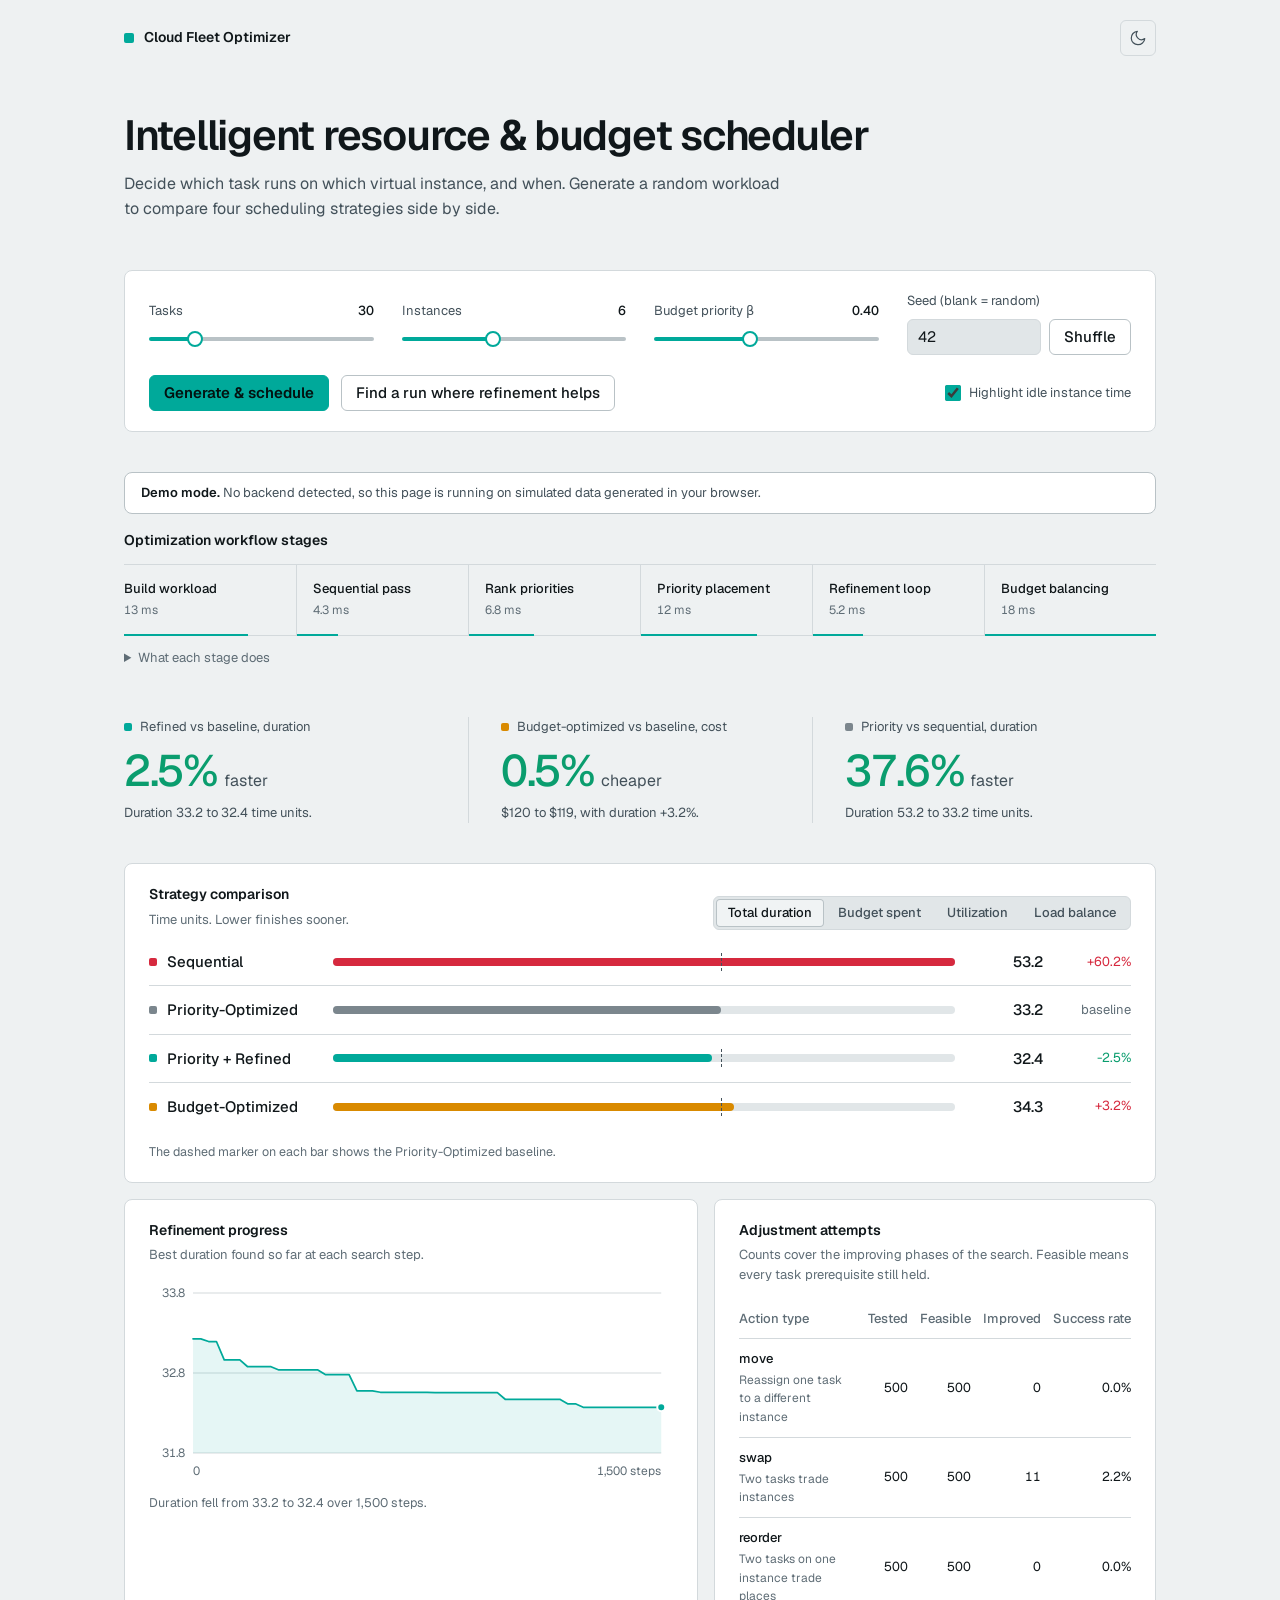
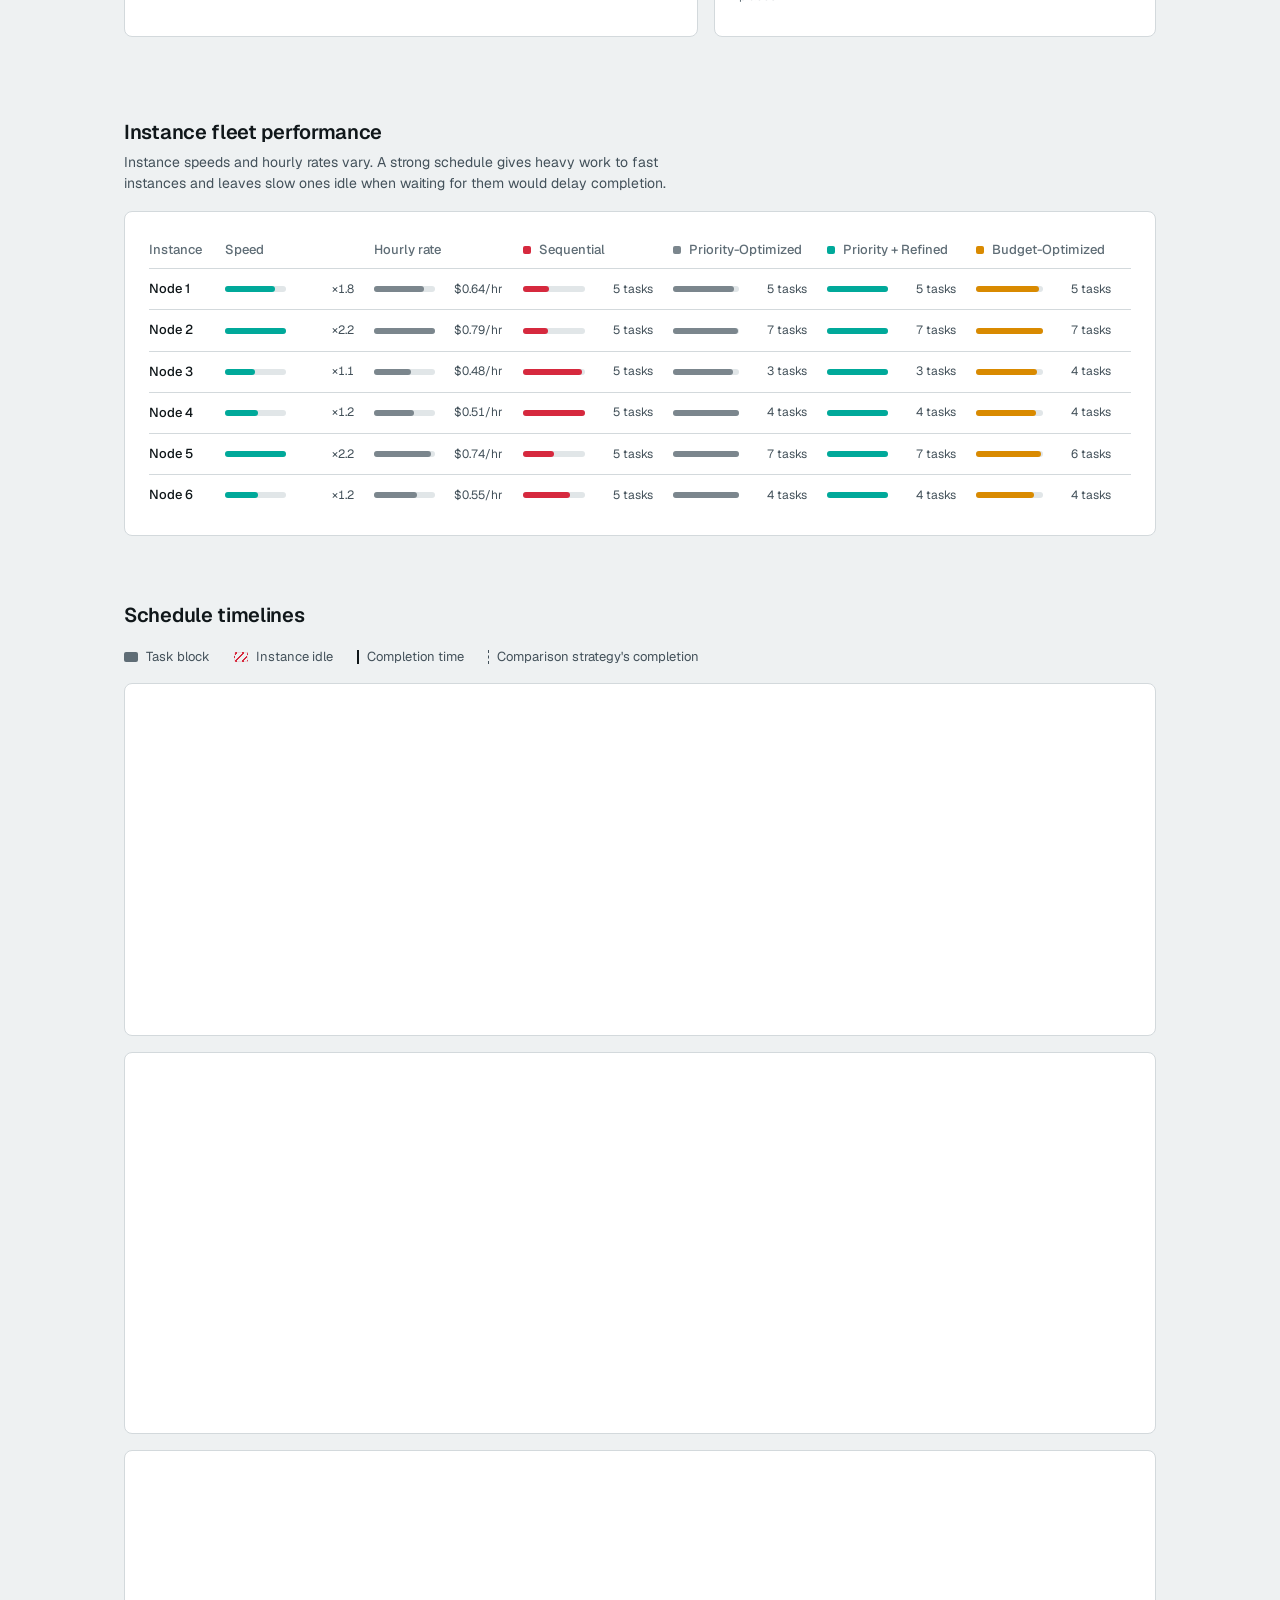
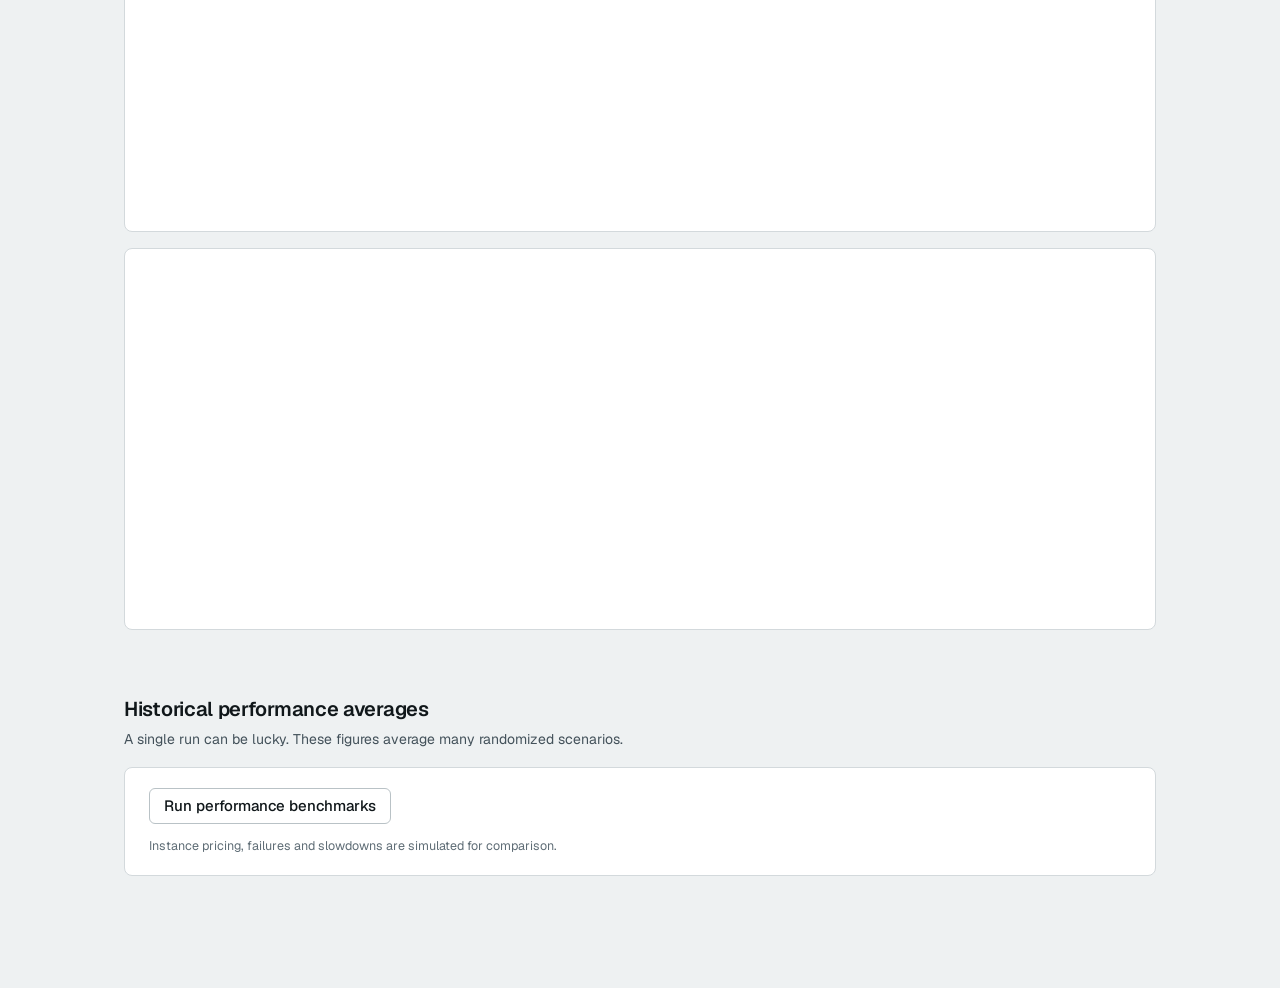
==== index.html @ f7b43d2a "update dashboard" ====
<!DOCTYPE html>
<html lang="en" data-theme="dark">
<head>
<meta charset="UTF-8">
<meta name="viewport" content="width=device-width, initial-scale=1, viewport-fit=cover">
<meta name="color-scheme" content="dark light">
<meta name="theme-color" content="#07090a">
<meta name="description" content="Compare four ways of scheduling a task workflow onto cloud instances: sequential, HEFT, HEFT with local search, and a budget-aware variant.">
<title>Cloud Fleet Optimizer</title>
<link rel="preload" href="static/fonts/geist-latin-wght-normal.woff2" as="font" type="font/woff2" crossorigin>
<link rel="stylesheet" href="static/style.css">
<script>
/* apply the saved or system theme before first paint */
(function () {
  var t; try { t = localStorage.getItem("fleet-theme"); } catch (e) {}
  if (t !== "light" && t !== "dark") t = matchMedia("(prefers-color-scheme: light)").matches ? "light" : "dark";
  document.documentElement.dataset.theme = t;
})();
</script>
</head>
<body>
<main class="page">

  <header class="topbar">
    <div class="brand"><i aria-hidden="true"></i>Cloud Fleet Optimizer</div>
    <button class="icon-btn" id="themeBtn" type="button" aria-label="Switch theme">
      <svg class="icon-sun" viewBox="0 0 24 24" aria-hidden="true"><circle cx="12" cy="12" r="4"/><path d="M12 2v2M12 20v2M4.9 4.9l1.4 1.4M17.7 17.7l1.4 1.4M2 12h2M20 12h2M4.9 19.1l1.4-1.4M17.7 6.3l1.4-1.4"/></svg>
      <svg class="icon-moon" viewBox="0 0 24 24" aria-hidden="true"><path d="M21 12.8A9 9 0 1 1 11.2 3a7 7 0 0 0 9.8 9.8z"/></svg>
    </button>
  </header>

  <h1>Intelligent resource &amp; budget scheduler</h1>
  <p class="lede">Decide which task runs on which virtual instance, and when. Generate a random workload to compare four scheduling strategies side by side.</p>

  <section class="panel controls" aria-label="Controls">
    <div class="field">
      <label for="tasks">Tasks <output id="tasksOut" for="tasks">30</output></label>
      <input type="range" id="tasks" name="tasks" min="10" max="120" step="1" value="30">
    </div>
    <div class="field">
      <label for="vms">Instances <output id="vmsOut" for="vms">6</output></label>
      <input type="range" id="vms" name="vms" min="2" max="12" step="1" value="6">
    </div>
    <div class="field">
      <label for="beta">Budget priority &beta; <output id="betaOut" for="beta">0.40</output></label>
      <input type="range" id="beta" name="beta" min="0" max="0.95" step="0.05" value="0.4">
    </div>
    <div class="field">
      <label for="seed">Seed (blank = random)</label>
      <div class="seedrow">
        <input class="input" type="number" id="seed" name="seed" value="42" placeholder="Random" min="0" step="1" inputmode="numeric" autocomplete="off">
        <button class="btn" id="shuffle" type="button" title="Use a new random seed and run">Shuffle</button>
      </div>
    </div>
    <div class="actions">
      <button class="btn primary" id="go" type="button">Generate &amp; schedule</button>
      <button class="btn" id="find" type="button" title="Tries seeds until refinement beats the baseline">Find a run where refinement helps</button>
      <label class="check"><input type="checkbox" id="idleToggle" checked> Highlight idle instance time</label>
    </div>
  </section>

  <div id="error" class="error" role="alert" hidden></div>
  <div id="demoNote" class="demo-note" hidden><b>Demo mode.</b> No backend detected, so this page is running on simulated data generated in your browser.</div>
  <p class="sr-only" id="status" role="status"></p>

  <section aria-labelledby="stagesTitle">
    <h2 class="panel-title" id="stagesTitle" style="margin-bottom:12px">Optimization workflow stages</h2>
    <ol class="stages" id="steps"></ol>
    <details class="how">
      <summary>What each stage does</summary>
      <dl id="howList"></dl>
    </details>
  </section>

  <div class="results" id="results" hidden>

    <div class="stats" id="badges"></div>

    <section class="panel" aria-labelledby="cmpTitle">
      <div class="panel-head">
        <div>
          <h2 class="panel-title" id="cmpTitle">Strategy comparison</h2>
          <p class="panel-sub" id="metricUnit"></p>
        </div>
        <div class="seg" id="metricSeg" role="group" aria-label="Metric to compare"></div>
      </div>
      <div class="bars" id="bars"></div>
      <p class="footnote">The dashed marker on each bar shows the Priority-Optimized baseline.</p>
    </section>

    <div class="two">
      <section class="panel trace" aria-labelledby="traceTitle">
        <h2 class="panel-title" id="traceTitle">Refinement progress</h2>
        <p class="panel-sub">Best duration found so far at each search step.</p>
        <div id="traceBox"></div>
        <p class="footnote" id="traceNote"></p>
      </section>
      <section class="panel" aria-labelledby="opsTitle">
        <h2 class="panel-title" id="opsTitle">Adjustment attempts</h2>
        <p class="panel-sub">Counts cover the improving phases of the search. Feasible means every task prerequisite still held.</p>
        <div class="tablewrap"><table id="opsTable"></table></div>
      </section>
    </div>

    <div class="section-head">
      <h2 class="section-title">Instance fleet performance</h2>
      <p class="section-note">Instance speeds and hourly rates vary. A strong schedule gives heavy work to fast instances and leaves slow ones idle when waiting for them would delay completion.</p>
    </div>
    <section class="panel"><div class="tablewrap"><table class="fleet" id="fleet"></table></div></section>

    <div class="section-head">
      <h2 class="section-title">Schedule timelines</h2>
    </div>
    <div class="guide">
      <span><i class="sw"></i>Task block</span>
      <span><i class="sw idle"></i>Instance idle</span>
      <span><i class="sw line"></i>Completion time</span>
      <span><i class="sw dash"></i>Comparison strategy's completion</span>
    </div>
    <div id="gantts"></div>
  </div>

  <div class="section-head">
    <h2 class="section-title">Historical performance averages</h2>
    <p class="section-note">A single run can be lucky. These figures average many randomized scenarios.</p>
  </div>
  <section class="panel">
    <div class="bench-head">
      <button class="btn" id="benchGo" type="button">Run performance benchmarks</button>
      <span class="bench-status" id="benchStatus" role="status"></span>
    </div>
    <div class="bench-grid">
      <div id="benchStatic"></div>
      <div id="benchDynamic"></div>
      <div class="tradeoff" id="benchTrade"></div>
    </div>
    <p class="footnote">Instance pricing, failures and slowdowns are simulated for comparison.</p>
  </section>
</main>
<div class="tip" id="tip" aria-hidden="true"></div>

<script src="static/demo.js"></script>
<script src="static/app.js"></script>
</body>
</html>
---- static/style.css ----
/* Cloud Fleet Optimizer: shared styles for dashboard.html and index.html.
   Palette is the existing Petronas teal theme (dark default, light via data-theme).
   One typeface (Geist, self-hosted), flat surfaces, 1px borders, no gradients. */

@font-face {
  font-family: "Geist";
  src: url("fonts/geist-latin-wght-normal.woff2") format("woff2-variations");
  font-weight: 100 900;
  font-style: normal;
  font-display: swap;
}

/* ---------- tokens ---------- */
:root {
  --font: "Geist", system-ui, -apple-system, "Segoe UI", Roboto, sans-serif;

  --bg: #07090a;
  --panel: #12171a;
  --panel2: #1a2226;
  --sunken: #0a0d0f;
  --border: #273237;
  --border2: #3a484e;

  --text: #eef2f3;
  --text2: #a9b4b8;
  --muted: #74838a;

  --accent: #00d2be;
  --accent-text: #00d2be;
  --accent-ink: #031210;

  --good: #2de2a6;
  --bad: #ff4d5e;
  --idle: rgba(255, 77, 94, .16);

  --c-naive: #ff5d6c;
  --c-heft: #b8bfc4;
  --c-ils: #00d2be;
  --c-cost: #ffc24b;
  --bar-ink: #07090a;

  --radius: 8px;
  --radius-sm: 6px;
  --ease: cubic-bezier(.22, .8, .3, 1);
  color-scheme: dark;
}

:root[data-theme="light"] {
  --bg: #eef1f2;
  --panel: #ffffff;
  --panel2: #f0f3f4;
  --sunken: #e1e6e8;
  --border: #d3d9dc;
  --border2: #b9c2c6;

  --text: #10171a;
  --text2: #43515a;
  --muted: #5f6d76;

  --accent: #00a99a;
  --accent-text: #007b70;
  --accent-ink: #031210;

  --good: #0a9d6e;
  --bad: #d6293e;
  --idle: rgba(214, 41, 62, .12);

  --c-naive: #d6293e;
  --c-heft: #7b868d;
  --c-ils: #00a99a;
  --c-cost: #d98a00;
  --bar-ink: #10171a;
  color-scheme: light;
}

/* ---------- base ---------- */
* { box-sizing: border-box; }
html { scroll-behavior: smooth; }
body {
  margin: 0;
  background: var(--bg);
  color: var(--text);
  font: 15px/1.55 var(--font);
  -webkit-font-smoothing: antialiased;
  -webkit-tap-highlight-color: transparent;
}
h1, h2, h3, p, dl, dd { margin: 0; }
h1, h2, h3 { text-wrap: balance; }
p { text-wrap: pretty; }
.num { font-variant-numeric: tabular-nums; }
.sr-only {
  position: absolute; width: 1px; height: 1px; overflow: hidden;
  clip: rect(0 0 0 0); white-space: nowrap;
}
:focus-visible { outline: 2px solid var(--accent); outline-offset: 2px; }
code { font: 12.5px ui-monospace, SFMono-Regular, Menlo, Consolas, monospace; background: var(--sunken); padding: 1px 6px; border-radius: 4px; }

.page { max-width: 1080px; margin: 0 auto; padding: 20px 24px 96px; }

/* ---------- top bar + intro ---------- */
.topbar { display: flex; align-items: center; justify-content: space-between; padding-bottom: 56px; }
.brand { display: flex; align-items: center; gap: 10px; font-size: 14px; font-weight: 600; }
.brand i { width: 10px; height: 10px; border-radius: 2px; background: var(--accent); }
.icon-btn {
  display: grid; place-items: center; width: 36px; height: 36px; padding: 0;
  background: transparent; color: var(--text2);
  border: 1px solid var(--border); border-radius: var(--radius-sm);
  cursor: pointer; touch-action: manipulation;
  transition: color .15s, border-color .15s, background-color .15s;
}
.icon-btn:hover { color: var(--text); border-color: var(--border2); background: var(--panel); }
.icon-btn svg { width: 18px; height: 18px; fill: none; stroke: currentColor; stroke-width: 1.6; stroke-linecap: round; stroke-linejoin: round; }
.icon-sun, .icon-moon { display: none; }
:root[data-theme="dark"] .icon-sun { display: block; }
:root[data-theme="light"] .icon-moon { display: block; }

h1 { font-size: clamp(28px, 4.2vw, 42px); line-height: 1.1; font-weight: 600; letter-spacing: -.03em; margin-bottom: 14px; }
.lede { color: var(--text2); font-size: 16px; max-width: 60ch; margin-bottom: 48px; }

/* ---------- surfaces ---------- */
.panel { background: var(--panel); border: 1px solid var(--border); border-radius: var(--radius); padding: 20px 24px; margin-bottom: 16px; }
.panel-title { font-size: 14px; font-weight: 600; margin-bottom: 4px; }
.panel-sub { font-size: 13px; color: var(--muted); margin-bottom: 16px; max-width: 64ch; }
.panel-head { display: flex; flex-wrap: wrap; align-items: flex-end; justify-content: space-between; gap: 12px 24px; margin-bottom: 8px; }
.panel-head .panel-sub { margin-bottom: 0; }
.section-head { margin: 64px 0 16px; }
.section-title { font-size: 20px; font-weight: 600; letter-spacing: -.015em; }
.section-note { color: var(--text2); font-size: 14px; max-width: 64ch; margin-top: 4px; }
.footnote { color: var(--muted); font-size: 12.5px; margin-top: 12px; max-width: 80ch; }

/* ---------- controls ---------- */
.controls {
  display: grid; grid-template-columns: repeat(4, minmax(0, 1fr)); gap: 20px 28px; align-items: end;
  margin-bottom: 40px;
}
@media (min-width: 900px) and (min-height: 760px) {
  .controls { position: sticky; top: 12px; z-index: 5; }
}
.field label { display: flex; justify-content: space-between; align-items: baseline; gap: 8px; font-size: 13px; color: var(--text2); margin-bottom: 8px; }
.field output { color: var(--text); font-weight: 500; font-variant-numeric: tabular-nums; }
.seedrow { display: flex; gap: 8px; }

input[type=range] {
  -webkit-appearance: none; appearance: none;
  width: 100%; height: 20px; margin: 0; background: transparent; cursor: pointer; --pct: 0%;
}
input[type=range]::-webkit-slider-runnable-track { height: 4px; border-radius: 2px; background: linear-gradient(90deg, var(--accent) var(--pct), var(--border2) var(--pct)); }
input[type=range]::-moz-range-track { height: 4px; border-radius: 2px; background: var(--border2); }
input[type=range]::-moz-range-progress { height: 4px; border-radius: 2px; background: var(--accent); }
input[type=range]::-webkit-slider-thumb { -webkit-appearance: none; width: 16px; height: 16px; margin-top: -6px; border-radius: 50%; background: var(--panel); border: 2px solid var(--accent); transition: transform .15s; }
input[type=range]::-moz-range-thumb { width: 16px; height: 16px; box-sizing: border-box; border-radius: 50%; background: var(--panel); border: 2px solid var(--accent); transition: transform .15s; }
input[type=range]:hover::-webkit-slider-thumb { transform: scale(1.12); }
input[type=range]:hover::-moz-range-thumb { transform: scale(1.12); }
input[type=range]:focus-visible { outline-offset: 4px; border-radius: 4px; }

.input {
  width: 100%; height: 36px; padding: 0 10px; background: var(--sunken); color: var(--text);
  border: 1px solid var(--border); border-radius: var(--radius-sm); font: inherit; font-variant-numeric: tabular-nums;
}
.input::placeholder { color: var(--muted); }

.btn {
  display: inline-flex; align-items: center; justify-content: center; gap: 8px; height: 36px; padding: 0 14px;
  background: transparent; color: var(--text); border: 1px solid var(--border2); border-radius: var(--radius-sm);
  font: inherit; font-weight: 500; white-space: nowrap; cursor: pointer; touch-action: manipulation;
  transition: background-color .15s, border-color .15s, transform .1s;
}
.btn:hover { background: var(--panel2); border-color: var(--muted); }
.btn:active { transform: scale(.98); }
.btn.primary { background: var(--accent); border-color: var(--accent); color: var(--accent-ink); font-weight: 600; }
.btn.primary:hover { background: var(--accent); filter: brightness(1.08); }
.btn:disabled { opacity: .5; cursor: progress; transform: none; }

.actions { grid-column: 1 / -1; display: flex; flex-wrap: wrap; align-items: center; gap: 12px; }
.check { display: flex; align-items: center; gap: 8px; margin-left: auto; font-size: 13px; color: var(--text2); cursor: pointer; }
.check input { width: 16px; height: 16px; margin: 0; accent-color: var(--accent); }

.error {
  background: color-mix(in srgb, var(--bad) 10%, var(--panel)); border: 1px solid var(--bad);
  border-radius: var(--radius); padding: 12px 16px; margin-bottom: 16px;
}
.demo-note { background: var(--panel); border: 1px solid var(--border2); border-radius: var(--radius); padding: 10px 16px; margin-bottom: 16px; color: var(--text2); font-size: 13px; }
.demo-note b { color: var(--text); font-weight: 600; }
[hidden] { display: none !important; }

/* ---------- pipeline strip ---------- */
.stages { list-style: none; margin: 0; padding: 0; display: grid; grid-template-columns: repeat(6, minmax(0, 1fr)); border-top: 1px solid var(--border); border-bottom: 1px solid var(--border); }
.stage { position: relative; padding: 14px 16px 16px; border-left: 1px solid var(--border); }
.stage:first-child { border-left: 0; padding-left: 0; }
.stage .t { font-size: 13px; font-weight: 500; color: var(--text2); transition: color .2s; }
.stage .ms { display: block; margin-top: 2px; min-height: 18px; font-size: 12px; color: var(--muted); }
.stage .fill { position: absolute; left: 0; bottom: -1px; height: 2px; width: 0; background: var(--accent); transition: width .6s var(--ease); }
.stage.active .t { color: var(--accent-text); }
.stage.done .t { color: var(--text); }
.how { margin-top: 12px; font-size: 13px; color: var(--text2); }
.how summary { color: var(--muted); cursor: pointer; width: fit-content; }
.how dl { display: grid; grid-template-columns: max-content 1fr; gap: 6px 24px; margin-top: 12px; }
.how dt { color: var(--text); font-weight: 500; }

/* ---------- results ---------- */
.results { transition: opacity .25s; }
.results.loading { opacity: .45; pointer-events: none; }

.stats { display: grid; grid-template-columns: repeat(3, minmax(0, 1fr)); margin: 48px 0 40px; }
.stat { padding: 0 32px; border-left: 1px solid var(--border); }
.stat:first-child { padding-left: 0; border-left: 0; }
.stat .lab { display: flex; align-items: center; gap: 8px; font-size: 13px; color: var(--text2); }
.stat .lab i { width: 8px; height: 8px; border-radius: 2px; background: var(--c); flex: none; }
.stat .big { margin: 10px 0 8px; font-size: 44px; line-height: 1.1; font-weight: 500; letter-spacing: -.03em; font-variant-numeric: tabular-nums; }
.stat .big small { margin-left: 6px; font-size: 16px; font-weight: 400; letter-spacing: 0; color: var(--text2); }
.big.pos { color: var(--good); }
.big.neg { color: var(--bad); }
.stat .note { font-size: 13px; color: var(--text2); max-width: 34ch; }

.seg { display: inline-flex; gap: 2px; padding: 2px; background: var(--sunken); border: 1px solid var(--border); border-radius: var(--radius-sm); flex-wrap: wrap; }
.seg button { height: 28px; padding: 0 12px; background: none; border: 0; border-radius: 4px; color: var(--text2); font: inherit; font-size: 13px; font-weight: 500; cursor: pointer; touch-action: manipulation; transition: background-color .15s, color .15s; }
.seg button:hover { color: var(--text); }
.seg button[aria-pressed="true"] { background: var(--panel2); color: var(--text); box-shadow: inset 0 0 0 1px var(--border2); }

.bars { margin-top: 8px; }
.brow {
  display: grid; grid-template-columns: 168px minmax(0, 1fr) 72px 72px;
  grid-template-areas: "l b v d"; gap: 4px 16px; align-items: center;
  padding: 12px 0; border-top: 1px solid var(--border);
}
.brow:first-child { border-top: 0; }
.blabel { grid-area: l; display: flex; align-items: center; gap: 10px; font-weight: 500; }
.dot { width: 8px; height: 8px; border-radius: 2px; background: var(--c); flex: none; display: inline-block; }
.btrack { grid-area: b; position: relative; height: 8px; background: var(--sunken); border-radius: 4px; }
.bfill { height: 100%; width: 0; background: var(--c); border-radius: 4px; transition: width .8s var(--ease); }
.bmark { position: absolute; top: -5px; bottom: -5px; width: 0; border-left: 1px dashed var(--text2); transition: left .8s var(--ease); }
.bval { grid-area: v; text-align: right; font-weight: 500; }
.bdelta { grid-area: d; text-align: right; font-size: 13px; color: var(--muted); }
.bdelta.good { color: var(--good); }
.bdelta.bad { color: var(--bad); }

.two { display: grid; grid-template-columns: minmax(0, 1.3fr) minmax(0, 1fr); gap: 16px; }
.two > * { min-width: 0; }

.tablewrap { overflow-x: auto; }
table { width: 100%; border-collapse: collapse; font-size: 13px; }
th { text-align: left; font-weight: 500; color: var(--muted); padding: 8px 12px 8px 0; border-bottom: 1px solid var(--border); white-space: nowrap; }
td { padding: 10px 12px 10px 0; border-bottom: 1px solid var(--border); vertical-align: middle; }
th.r, td.r { text-align: right; padding-left: 12px; padding-right: 0; }
tbody tr:last-child td { border-bottom: 0; }
td b { font-weight: 500; }
.opdesc { margin-top: 2px; max-width: 30ch; font-size: 12px; color: var(--muted); }

/* trace chart */
.trace svg { display: block; width: 100%; height: auto; overflow: visible; }
.trace .grid { stroke: var(--border); stroke-width: 1; }
.axis { fill: var(--muted); font-size: 12px; }
.trace .area { fill: var(--accent); opacity: .1; }
.trace .line { fill: none; stroke: var(--accent); stroke-width: 1.75; stroke-linejoin: round; stroke-linecap: round; }
.trace .tdot { fill: var(--accent); stroke: var(--panel); stroke-width: 2; }
.trace.draw .line { stroke-dasharray: 1; stroke-dashoffset: 1; animation: draw 1.1s var(--ease) .1s forwards; }
.trace.draw .area { opacity: 0; animation: fadein .7s ease .9s forwards; }
@keyframes draw { to { stroke-dashoffset: 0; } }
@keyframes fadein { to { opacity: .1; } }

/* fleet */
.fleet { min-width: 760px; }
.fleet th, .fleet td { padding-right: 20px; }
.fleet th .dot { margin-right: 8px; }
.fleet tbody th { color: var(--text); font-weight: 500; border-bottom: 1px solid var(--border); padding-top: 10px; padding-bottom: 10px; }
.fleet tbody tr:last-child th { border-bottom: 0; }
.mini { display: flex; align-items: center; gap: 10px; min-width: 124px; }
.mini .mb { flex: 1; height: 6px; background: var(--sunken); border-radius: 3px; }
.mini .mb i { display: block; height: 100%; width: 0; background: var(--c); border-radius: 3px; transition: width .8s var(--ease); }
.mini .num { min-width: 58px; text-align: right; font-size: 12px; color: var(--text2); white-space: nowrap; }

/* ---------- timelines ---------- */
.guide { display: flex; flex-wrap: wrap; gap: 8px 24px; margin-bottom: 16px; font-size: 13px; color: var(--text2); }
.guide span { display: inline-flex; align-items: center; gap: 8px; }
.sw { display: inline-block; width: 14px; height: 10px; border-radius: 2px; background: var(--muted); }
.sw.idle { background: repeating-linear-gradient(135deg, var(--bad) 0 1.5px, transparent 1.5px 5px); border: 1px solid var(--idle); }
.sw.line { width: 2px; height: 14px; border-radius: 0; background: var(--text); }
.sw.dash { width: 0; height: 14px; border-radius: 0; background: none; border-left: 1px dashed var(--text2); }

.gcard { background: var(--panel); border: 1px solid var(--border); border-radius: var(--radius); padding: 20px 24px; margin-bottom: 16px; content-visibility: auto; contain-intrinsic-size: auto 340px; }
.ghead { display: flex; flex-wrap: wrap; justify-content: space-between; align-items: flex-start; gap: 8px 24px; margin-bottom: 16px; }
.gname { display: flex; align-items: center; gap: 10px; font-size: 16px; font-weight: 600; }
.gblurb { margin: 2px 0 0 18px; font-size: 13px; color: var(--muted); }
.gmeta { display: flex; flex-wrap: wrap; gap: 4px 20px; font-size: 13px; color: var(--text2); }
.gmeta b { margin-left: 4px; font-weight: 500; color: var(--text); }
.gchip.good { color: var(--good); }
.gchip.bad { color: var(--bad); }

.gscroll { overflow-x: auto; }
.gchart { min-width: 640px; }
.grow { display: grid; grid-template-columns: 88px minmax(0, 1fr); gap: 12px; align-items: center; margin: 4px 0; }
.glabel { font-size: 12px; color: var(--text2); white-space: nowrap; }
.glabel small { color: var(--muted); }
.taxis { position: relative; height: 16px; margin-bottom: 2px; }
.taxis span { position: absolute; transform: translateX(-50%); font-size: 11px; color: var(--muted); }
.track { position: relative; height: 24px; background: var(--sunken); border-radius: 4px; overflow: hidden; }
.bar {
  position: absolute; top: 3px; bottom: 3px; display: flex; align-items: center; overflow: hidden; padding: 0 4px;
  background: var(--c); color: var(--bar-ink); border-right: 1px solid var(--sunken); border-radius: 2px;
  font-size: 10px; font-weight: 600; font-variant-numeric: tabular-nums; cursor: default;
  transform-origin: left center; animation: grow .55s var(--ease) both; animation-delay: var(--d, 0ms);
}
@keyframes grow { from { transform: scaleX(0); opacity: 0; } }
#gantts.hovering .bar:not(.hl) { opacity: .3; }
.bar.hl { box-shadow: 0 0 0 2px var(--text); z-index: 3; }
:root[data-theme="light"] .gcard[data-k="naive"] .bar { color: #fff; }

.gap { position: absolute; top: 0; bottom: 0; display: none; background: repeating-linear-gradient(135deg, var(--idle) 0 2px, transparent 2px 7px); }
.show-idle .gap { display: block; }
.gbody { position: relative; padding-bottom: 30px; }
.goverlay { position: absolute; left: 100px; right: 0; top: 0; bottom: 30px; pointer-events: none; }
.done-line { position: absolute; top: 0; bottom: 0; width: 2px; background: var(--text); transform: translateX(-1px); z-index: 1; }
.ref-line { position: absolute; top: 0; bottom: 0; width: 0; border-left: 1px dashed var(--text2); z-index: 1; }
.flag { position: absolute; top: 100%; left: 50%; margin-top: 4px; transform: translateX(-50%); padding: 0 6px; background: var(--text); color: var(--bg); border-radius: 4px; font-size: 11px; font-weight: 600; white-space: nowrap; }

.info { margin-top: 4px; font-size: 13px; color: var(--text2); }
.info summary { width: fit-content; color: var(--muted); cursor: pointer; }
.info p { max-width: 72ch; margin-top: 8px; }

/* ---------- benchmarks ---------- */
.bench-head { display: flex; flex-wrap: wrap; align-items: center; gap: 12px 16px; }
.bench-status { font-size: 13px; color: var(--text2); }
.bench-grid { display: grid; grid-template-columns: repeat(2, minmax(0, 1fr)); gap: 32px; margin-top: 24px; }
.bench-grid > * { min-width: 0; }
.bench-grid:not(:has(> :not(:empty))) { display: none; }
.tradeoff { grid-column: 1 / -1; }
.tradeoff svg { display: block; width: 100%; height: auto; overflow: visible; }
.tradeoff .grid { stroke: var(--border); }
.tradeoff .ln { fill: none; stroke: var(--accent); stroke-width: 1.5; }
.tradeoff .pt { fill: var(--accent); stroke: var(--panel); stroke-width: 2; }
.tradeoff .axis-title { fill: var(--text2); font-size: 12px; }

/* ---------- tooltip ---------- */
.tip {
  position: fixed; left: 0; top: 0; z-index: 50; pointer-events: none; white-space: nowrap; will-change: transform;
  padding: 8px 10px; background: var(--panel2); color: var(--text); border: 1px solid var(--border2); border-radius: var(--radius-sm);
  font-size: 12px; line-height: 1.45; opacity: 0; transition: opacity .12s;
}
.tip.on { opacity: 1; }
.tip b { display: block; font-weight: 600; color: var(--accent-text); }
.tip span { display: block; color: var(--text2); font-variant-numeric: tabular-nums; }

/* ---------- responsive ---------- */
@media (max-width: 900px) {
  .controls { grid-template-columns: repeat(2, minmax(0, 1fr)); }
  .two, .bench-grid { grid-template-columns: minmax(0, 1fr); }
}
@media (max-width: 700px) {
  .page { padding: 16px 16px 72px; }
  .topbar { padding-bottom: 40px; }
  .lede { margin-bottom: 32px; }
  .panel, .gcard { padding: 16px; }
  .actions .btn { flex: 1 1 100%; }
  .check { margin-left: 0; }

  .stages { grid-template-columns: repeat(2, minmax(0, 1fr)); border: 0; }
  .stage, .stage:first-child { padding: 12px 12px 14px 0; border-left: 0; border-top: 1px solid var(--border); }
  .stage .fill { bottom: auto; top: -1px; }
  .how dl { grid-template-columns: 1fr; gap: 2px; }
  .how dd { margin-bottom: 10px; }

  .stats { grid-template-columns: minmax(0, 1fr); margin: 32px 0; }
  .stat, .stat:first-child { padding: 20px 0; border-left: 0; border-top: 1px solid var(--border); }
  .stat:first-child { border-top: 0; padding-top: 0; }

  .brow { grid-template-columns: minmax(0, 1fr) auto auto; grid-template-areas: "l v d" "b b b"; gap: 8px 12px; }
  .bdelta { min-width: 56px; }
  .seg { display: grid; grid-template-columns: repeat(2, minmax(0, 1fr)); width: 100%; }

  th { white-space: normal; }
  th, td { padding-right: 8px; }
  th.r, td.r { padding-left: 8px; }
  .opdesc { max-width: 18ch; }
}

@media (prefers-reduced-motion: reduce) {
  * { animation-duration: .001ms !important; animation-delay: 0ms !important; transition-duration: .001ms !important; }
  html { scroll-behavior: auto; }
}
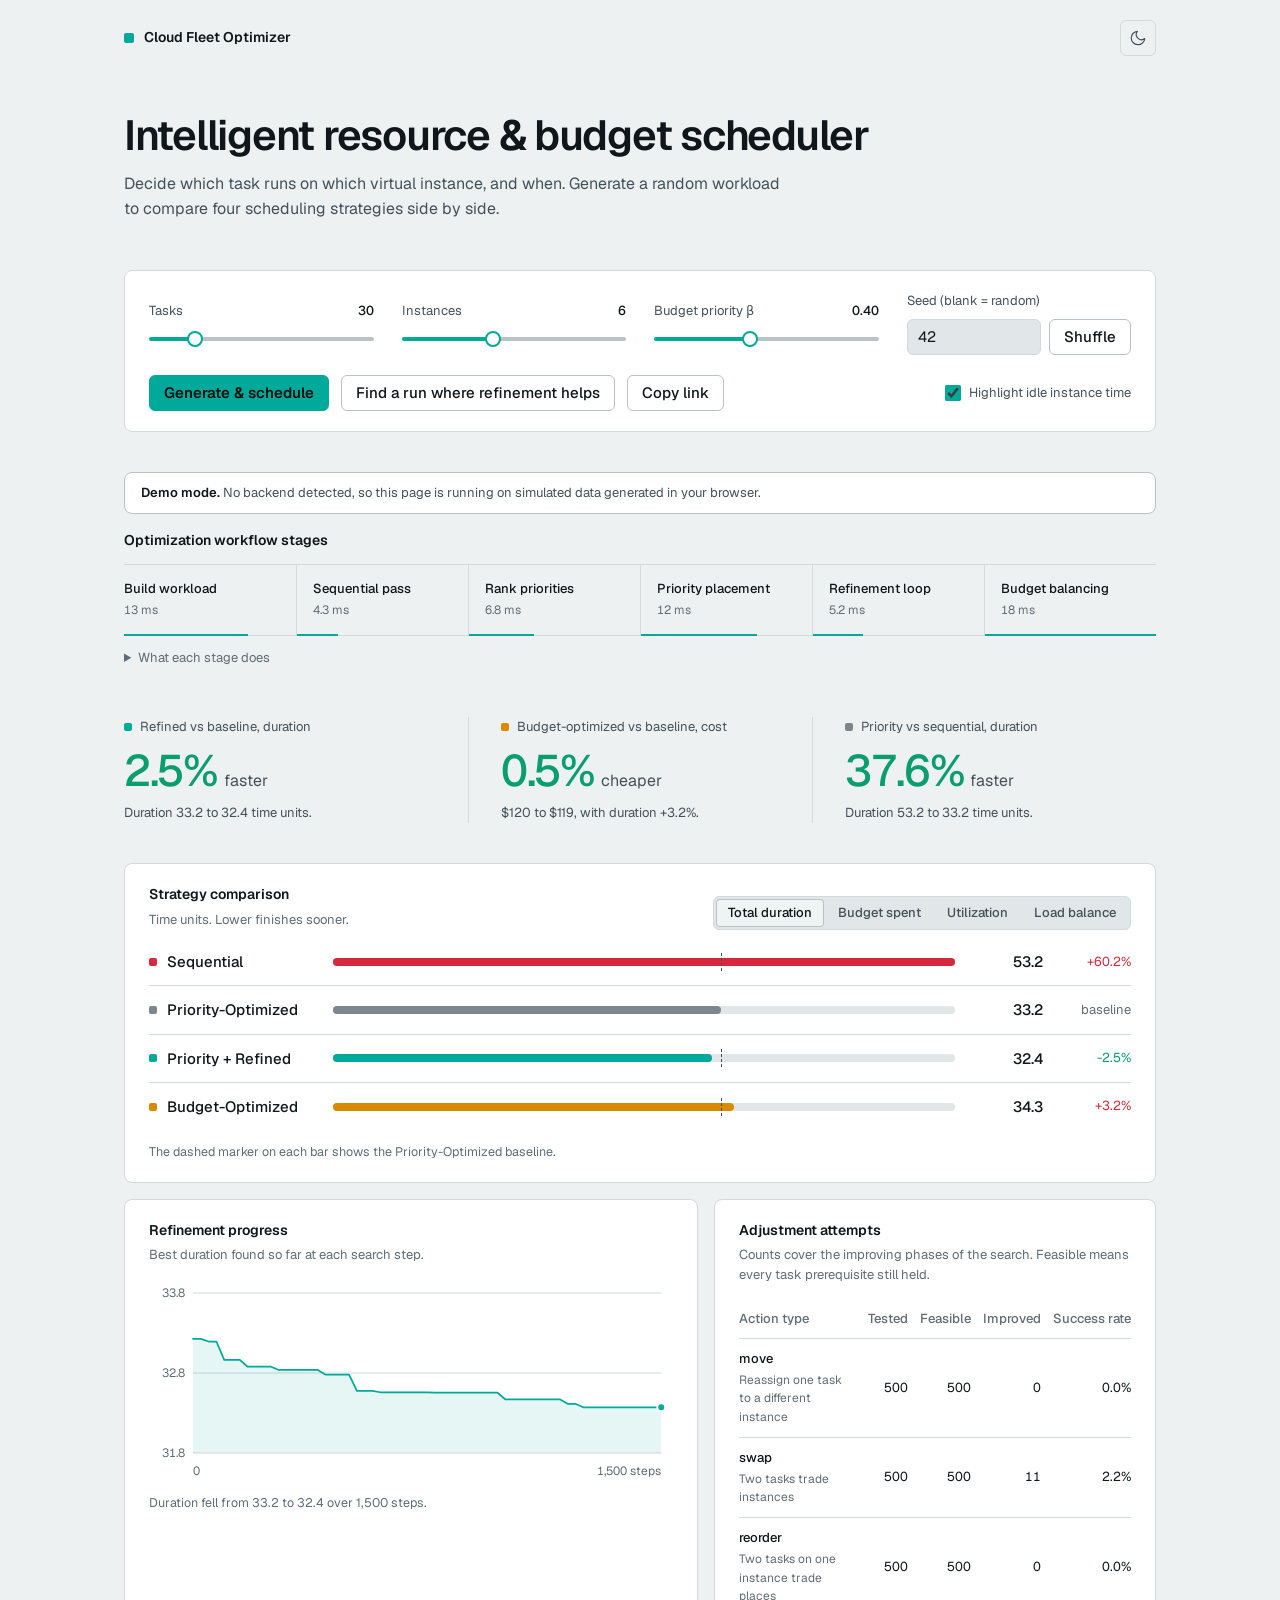
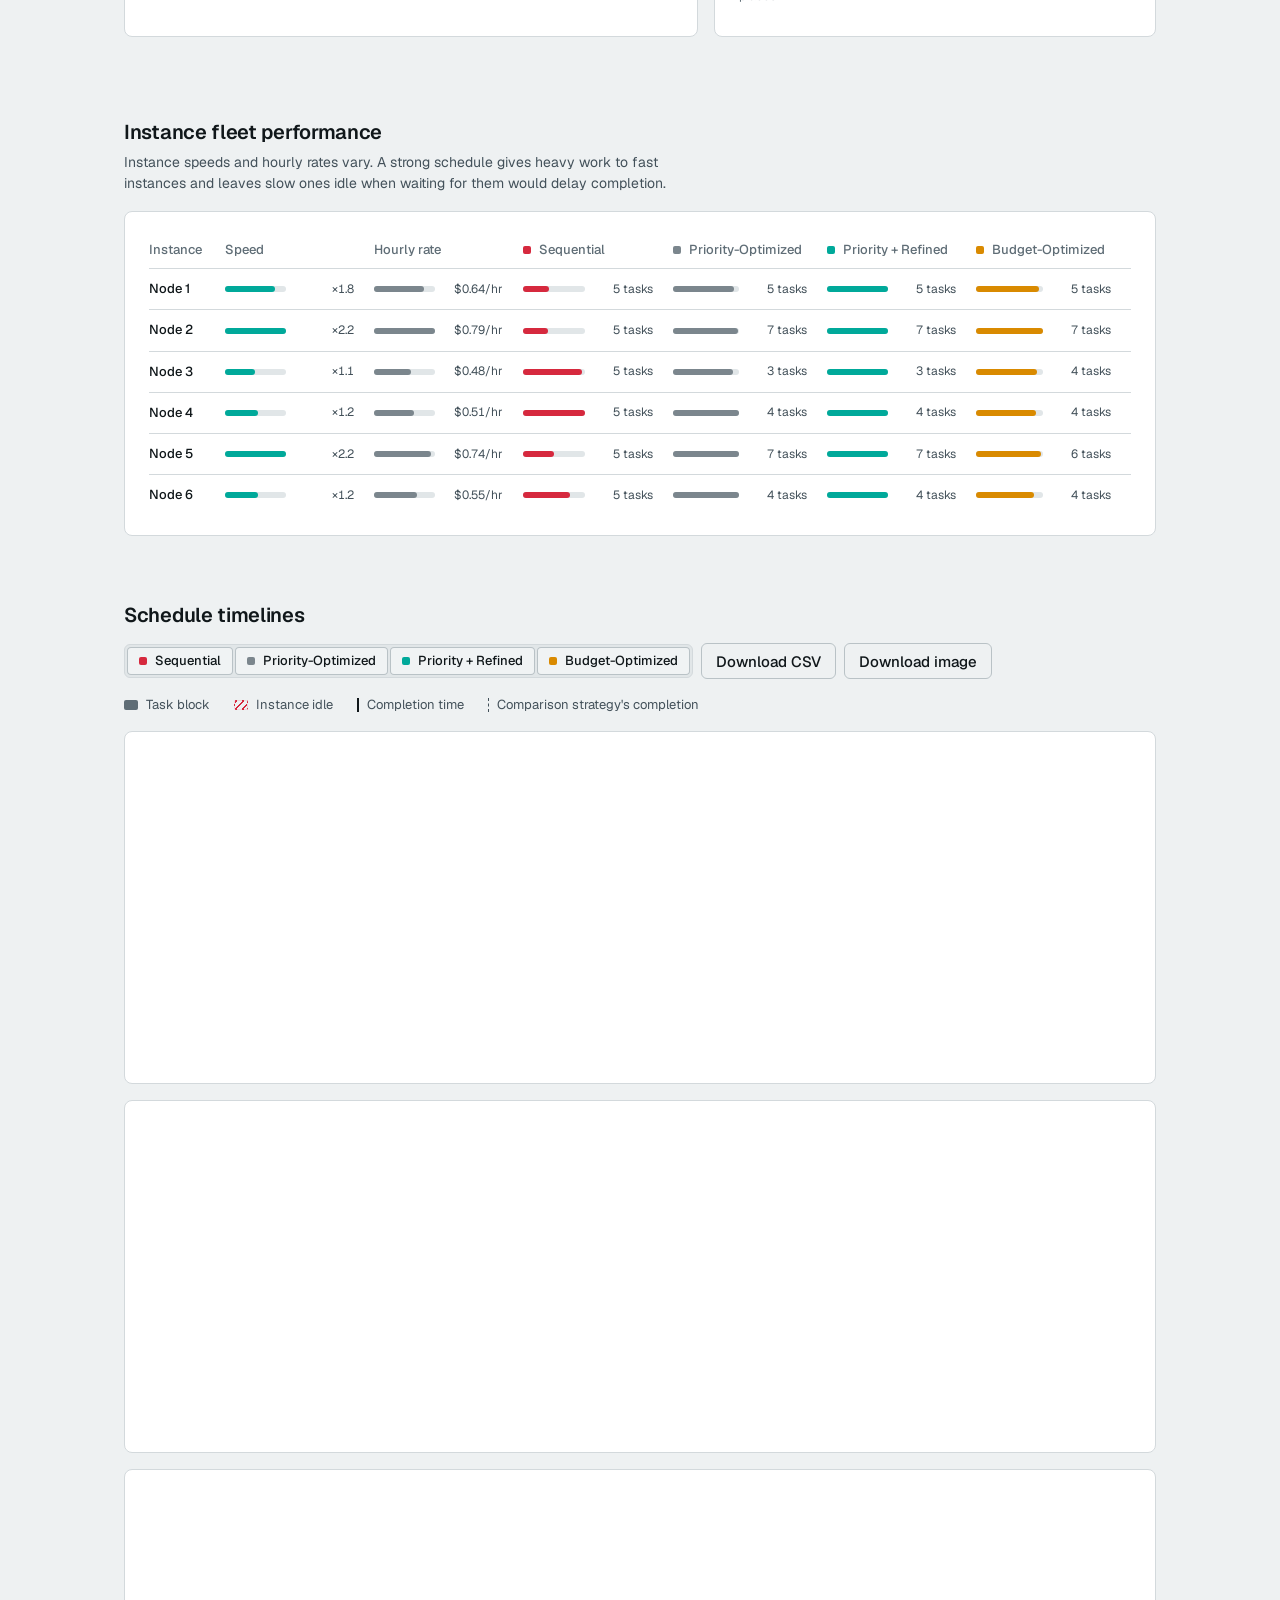
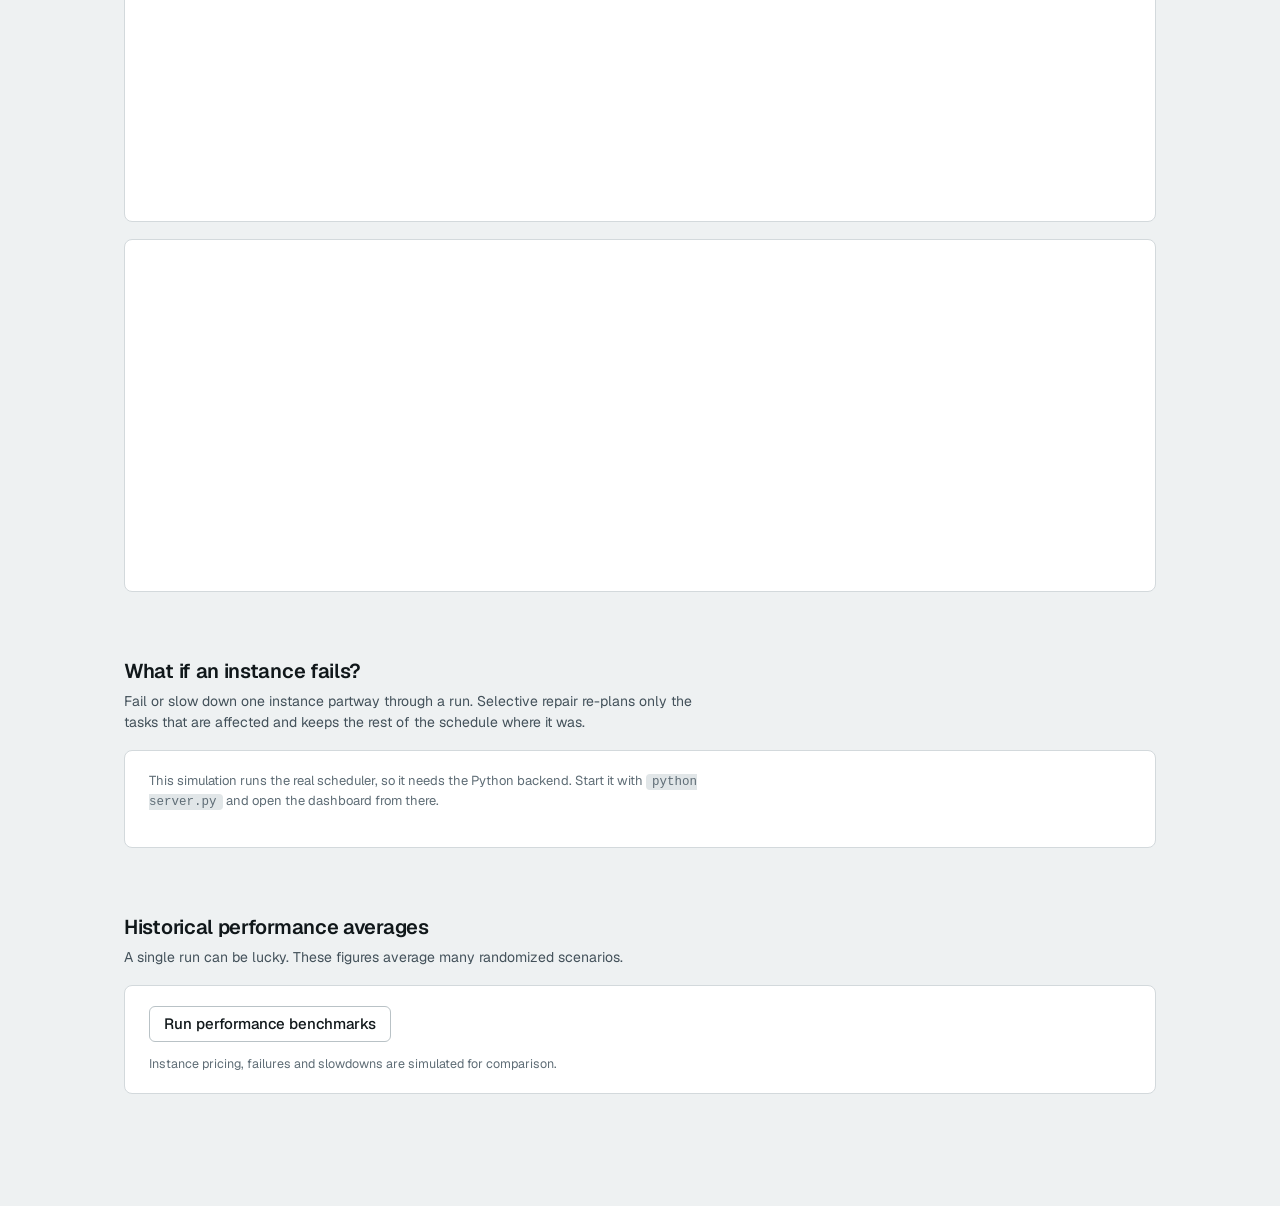
==== commit ad720c9a: "update dashboard" ====
--- a/index.html
+++ b/index.html
@@ -55,6 +55,7 @@
     <div class="actions">
       <button class="btn primary" id="go" type="button">Generate &amp; schedule</button>
       <button class="btn" id="find" type="button" title="Tries seeds until refinement beats the baseline">Find a run where refinement helps</button>
+      <button class="btn" id="copyLink" type="button" title="Copy a link that reopens this exact run">Copy link</button>
       <label class="check"><input type="checkbox" id="idleToggle" checked> Highlight idle instance time</label>
     </div>
   </section>
@@ -108,16 +109,63 @@
     </div>
     <section class="panel"><div class="tablewrap"><table class="fleet" id="fleet"></table></div></section>
 
-    <div class="section-head">
+    <div class="section-head tools-head">
       <h2 class="section-title">Schedule timelines</h2>
+      <div class="tools">
+        <div class="seg" id="cardToggles" role="group" aria-label="Strategies to show"></div>
+        <button class="btn" id="exportCsv" type="button">Download CSV</button>
+        <button class="btn" id="exportPng" type="button">Download image</button>
+      </div>
     </div>
     <div class="guide">
       <span><i class="sw"></i>Task block</span>
       <span><i class="sw idle"></i>Instance idle</span>
       <span><i class="sw line"></i>Completion time</span>
       <span><i class="sw dash"></i>Comparison strategy's completion</span>
+      <span id="guideRel" hidden><i class="sw rel"></i>Prerequisite or dependent of the task you point at</span>
     </div>
-    <div id="gantts"></div>
+    <div id="gantts" data-hl></div>
+
+    <div class="section-head">
+      <h2 class="section-title">What if an instance fails?</h2>
+      <p class="section-note">Fail or slow down one instance partway through a run. Selective repair re-plans only the tasks that are affected and keeps the rest of the schedule where it was.</p>
+    </div>
+    <section class="panel" aria-labelledby="repairTitle">
+      <h3 class="sr-only" id="repairTitle">Instance failure simulation</h3>
+      <p class="panel-sub" id="repairOffline" hidden>This simulation runs the real scheduler, so it needs the Python backend. Start it with <code>python server.py</code> and open the dashboard from there.</p>
+      <div id="repairLive">
+        <div class="repair-controls">
+          <div class="field">
+            <label for="evType">Event</label>
+            <select class="input" id="evType">
+              <option value="failure">Instance fails</option>
+              <option value="slowdown">Instance slows down</option>
+            </select>
+          </div>
+          <div class="field">
+            <label for="evVm">Instance</label>
+            <select class="input" id="evVm"></select>
+          </div>
+          <div class="field">
+            <label for="evAt">When, as % of the run <output id="evAtOut" for="evAt">40%</output></label>
+            <input type="range" id="evAt" min="5" max="90" step="5" value="40">
+          </div>
+          <div class="field" id="evFactorField" hidden>
+            <label for="evFactor">New speed <output id="evFactorOut" for="evFactor">&times;0.50</output></label>
+            <input type="range" id="evFactor" min="0.1" max="0.9" step="0.05" value="0.5">
+          </div>
+          <div class="field">
+            <label for="evStrategy">Schedule to disrupt</label>
+            <select class="input" id="evStrategy"></select>
+          </div>
+          <div class="field">
+            <button class="btn primary" id="evGo" type="button">Simulate</button>
+          </div>
+        </div>
+        <p class="footnote" id="repairNote" role="status" hidden></p>
+        <div id="repairResult" hidden></div>
+      </div>
+    </section>
   </div>
 
   <div class="section-head">
@@ -129,6 +177,7 @@
       <button class="btn" id="benchGo" type="button">Run performance benchmarks</button>
       <span class="bench-status" id="benchStatus" role="status"></span>
     </div>
+    <div class="progress" id="benchProg" role="progressbar" aria-label="Benchmark progress" aria-valuemin="0" aria-valuemax="3" aria-valuenow="0" hidden><i></i></div>
     <div class="bench-grid">
       <div id="benchStatic"></div>
       <div id="benchDynamic"></div>
--- a/static/style.css
+++ b/static/style.css
@@ -158,6 +158,7 @@
   border: 1px solid var(--border); border-radius: var(--radius-sm); font: inherit; font-variant-numeric: tabular-nums;
 }
 .input::placeholder { color: var(--muted); }
+select.input { padding: 0 8px; cursor: pointer; }
 
 .btn {
   display: inline-flex; align-items: center; justify-content: center; gap: 8px; height: 36px; padding: 0 14px;
@@ -301,8 +302,12 @@
   transform-origin: left center; animation: grow .55s var(--ease) both; animation-delay: var(--d, 0ms);
 }
 @keyframes grow { from { transform: scaleX(0); opacity: 0; } }
-#gantts.hovering .bar:not(.hl) { opacity: .3; }
+[data-hl].hovering .bar:not(.hl):not(.rel) { opacity: .3; }
 .bar.hl { box-shadow: 0 0 0 2px var(--text); z-index: 3; }
+.bar.rel { outline: 1px dashed var(--text); outline-offset: -2px; }
+.bar.replanned { box-shadow: inset 0 0 0 2px var(--text); }
+.bar.replanned.hl { box-shadow: inset 0 0 0 2px var(--text), 0 0 0 2px var(--text); }
+.bar:focus-visible { outline: 2px solid var(--accent); outline-offset: 1px; z-index: 4; }
 :root[data-theme="light"] .gcard[data-k="naive"] .bar { color: #fff; }
 
 .gap { position: absolute; top: 0; bottom: 0; display: none; background: repeating-linear-gradient(135deg, var(--idle) 0 2px, transparent 2px 7px); }
@@ -316,6 +321,28 @@
 .info { margin-top: 4px; font-size: 13px; color: var(--text2); }
 .info summary { width: fit-content; color: var(--muted); cursor: pointer; }
 .info p { max-width: 72ch; margin-top: 8px; }
+
+/* timeline toolbar + legend swatches for the newer markers */
+.tools-head { display: flex; flex-wrap: wrap; align-items: flex-end; justify-content: space-between; gap: 12px 24px; }
+.tools { display: flex; flex-wrap: wrap; align-items: center; gap: 8px; }
+.seg button .dot { margin-right: 8px; }
+.sw.rel { background: var(--muted); outline: 1px dashed var(--text); outline-offset: -1px; }
+.sw.ring { background: var(--muted); box-shadow: inset 0 0 0 2px var(--text); }
+.sw.down { background: repeating-linear-gradient(135deg, var(--muted) 0 1px, transparent 1px 4px); border: 1px solid var(--border2); }
+.sw.ev { width: 2px; height: 14px; border-radius: 0; background: var(--bad); }
+
+/* instance failure panel */
+.repair-controls { display: grid; grid-template-columns: repeat(3, minmax(0, 1fr)); gap: 20px 28px; align-items: end; }
+#repairResult .stats { margin: 32px 0 24px; }
+#repairResult .tablewrap { margin-bottom: 24px; }
+#repairResult .gcard { margin-bottom: 0; }
+.event-line { position: absolute; top: 0; bottom: 0; width: 2px; background: var(--bad); transform: translateX(-1px); z-index: 1; }
+.down { position: absolute; top: 0; bottom: 0; background: repeating-linear-gradient(135deg, var(--muted) 0 1px, transparent 1px 6px); opacity: .6; }
+.glabel .to { color: var(--accent-text); }
+
+/* benchmark progress */
+.progress { height: 3px; margin-top: 16px; background: var(--sunken); border-radius: 2px; overflow: hidden; }
+.progress i { display: block; height: 100%; width: 0; background: var(--accent); transition: width .4s var(--ease); }
 
 /* ---------- benchmarks ---------- */
 .bench-head { display: flex; flex-wrap: wrap; align-items: center; gap: 12px 16px; }
@@ -342,7 +369,7 @@
 
 /* ---------- responsive ---------- */
 @media (max-width: 900px) {
-  .controls { grid-template-columns: repeat(2, minmax(0, 1fr)); }
+  .controls, .repair-controls { grid-template-columns: repeat(2, minmax(0, 1fr)); }
   .two, .bench-grid { grid-template-columns: minmax(0, 1fr); }
 }
 @media (max-width: 700px) {
@@ -350,7 +377,9 @@
   .topbar { padding-bottom: 40px; }
   .lede { margin-bottom: 32px; }
   .panel, .gcard { padding: 16px; }
-  .actions .btn { flex: 1 1 100%; }
+  .actions .btn, .tools .btn, #evGo { flex: 1 1 100%; width: 100%; }
+  .tools, .tools .seg { width: 100%; }
+  .tools .seg { display: grid; grid-template-columns: repeat(2, minmax(0, 1fr)); }
   .check { margin-left: 0; }
 
   .stages { grid-template-columns: repeat(2, minmax(0, 1fr)); border: 0; }
